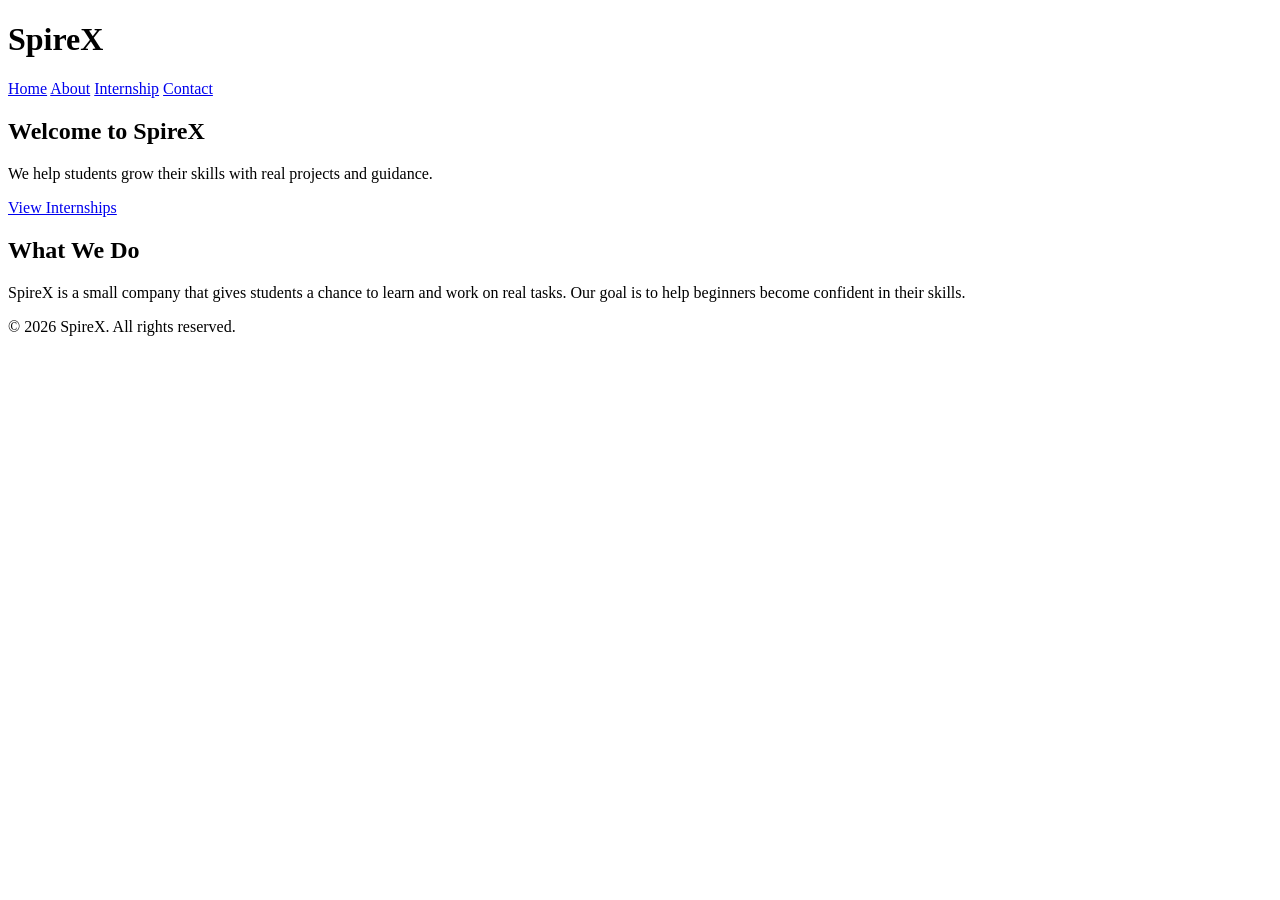
==== index.html @ 5a7b9ce3 "Create index.html" ====
<!DOCTYPE html>
<html lang="en">
<head>
<meta charset="UTF-8">
<title>SpireX - Home</title>
<link rel="stylesheet" href="style.css">
</head>
<body>

<header>
  <h1>SpireX</h1>
  <nav>
    <a href="index.html">Home</a>
    <a href="about.html">About</a>
    <a href="internship.html">Internship</a>
    <a href="contact.html">Contact</a>
  </nav>
</header>

<div class="hero">
  <h2>Welcome to SpireX</h2>
  <p>We help students grow their skills with real projects and guidance.</p>
  <a href="internship.html" class="btn">View Internships</a>
</div>

<div class="section">
  <h2>What We Do</h2>
  <p>SpireX is a small company that gives students a chance to learn and work on real tasks. Our goal is to help beginners become confident in their skills.</p>
</div>

<footer>
  <p>&copy; 2026 SpireX. All rights reserved.</p>
</footer>

</body>
</html>
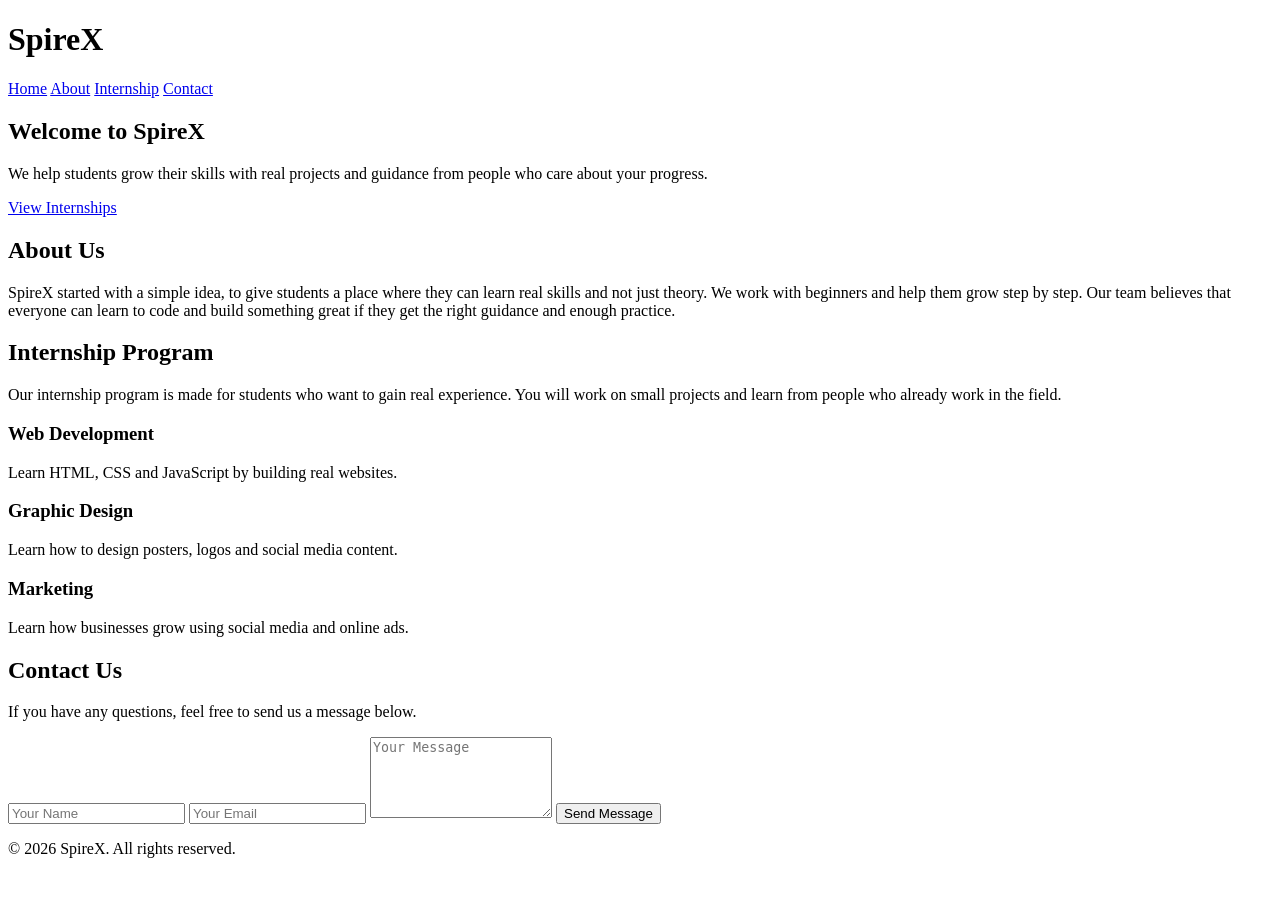
==== commit 27bb2bbd: "Update index.html" ====
--- a/index.html
+++ b/index.html
@@ -2,30 +2,65 @@
 <html lang="en">
 <head>
 <meta charset="UTF-8">
-<title>SpireX - Home</title>
-<link rel="stylesheet" href="style.css">
+<title>SpireX</title>
+<link rel="stylesheet" href="onepage.css">
 </head>
 <body>
 
 <header>
   <h1>SpireX</h1>
   <nav>
-    <a href="index.html">Home</a>
-    <a href="about.html">About</a>
-    <a href="internship.html">Internship</a>
-    <a href="contact.html">Contact</a>
+    <a href="#home">Home</a>
+    <a href="#about">About</a>
+    <a href="#internship">Internship</a>
+    <a href="#contact">Contact</a>
   </nav>
 </header>
 
-<div class="hero">
+<div class="hero" id="home">
   <h2>Welcome to SpireX</h2>
-  <p>We help students grow their skills with real projects and guidance.</p>
-  <a href="internship.html" class="btn">View Internships</a>
+  <p>We help students grow their skills with real projects and guidance from people who care about your progress.</p>
+  <a href="#internship" class="btn">View Internships</a>
 </div>
 
-<div class="section">
-  <h2>What We Do</h2>
-  <p>SpireX is a small company that gives students a chance to learn and work on real tasks. Our goal is to help beginners become confident in their skills.</p>
+<div class="section" id="about">
+  <h2>About Us</h2>
+  <div class="underline"></div>
+  <p class="about-text">SpireX started with a simple idea, to give students a place where they can learn real skills and not just theory. We work with beginners and help them grow step by step. Our team believes that everyone can learn to code and build something great if they get the right guidance and enough practice.</p>
+</div>
+
+<div class="section" id="internship">
+  <h2>Internship Program</h2>
+  <div class="underline"></div>
+  <p class="about-text">Our internship program is made for students who want to gain real experience. You will work on small projects and learn from people who already work in the field.</p>
+
+  <div class="cards">
+    <div class="card">
+      <h3>Web Development</h3>
+      <p>Learn HTML, CSS and JavaScript by building real websites.</p>
+    </div>
+    <div class="card">
+      <h3>Graphic Design</h3>
+      <p>Learn how to design posters, logos and social media content.</p>
+    </div>
+    <div class="card">
+      <h3>Marketing</h3>
+      <p>Learn how businesses grow using social media and online ads.</p>
+    </div>
+  </div>
+</div>
+
+<div class="section" id="contact">
+  <h2>Contact Us</h2>
+  <div class="underline"></div>
+  <p class="about-text">If you have any questions, feel free to send us a message below.</p>
+
+  <form>
+    <input type="text" placeholder="Your Name">
+    <input type="email" placeholder="Your Email">
+    <textarea rows="5" placeholder="Your Message"></textarea>
+    <button type="submit">Send Message</button>
+  </form>
 </div>
 
 <footer>
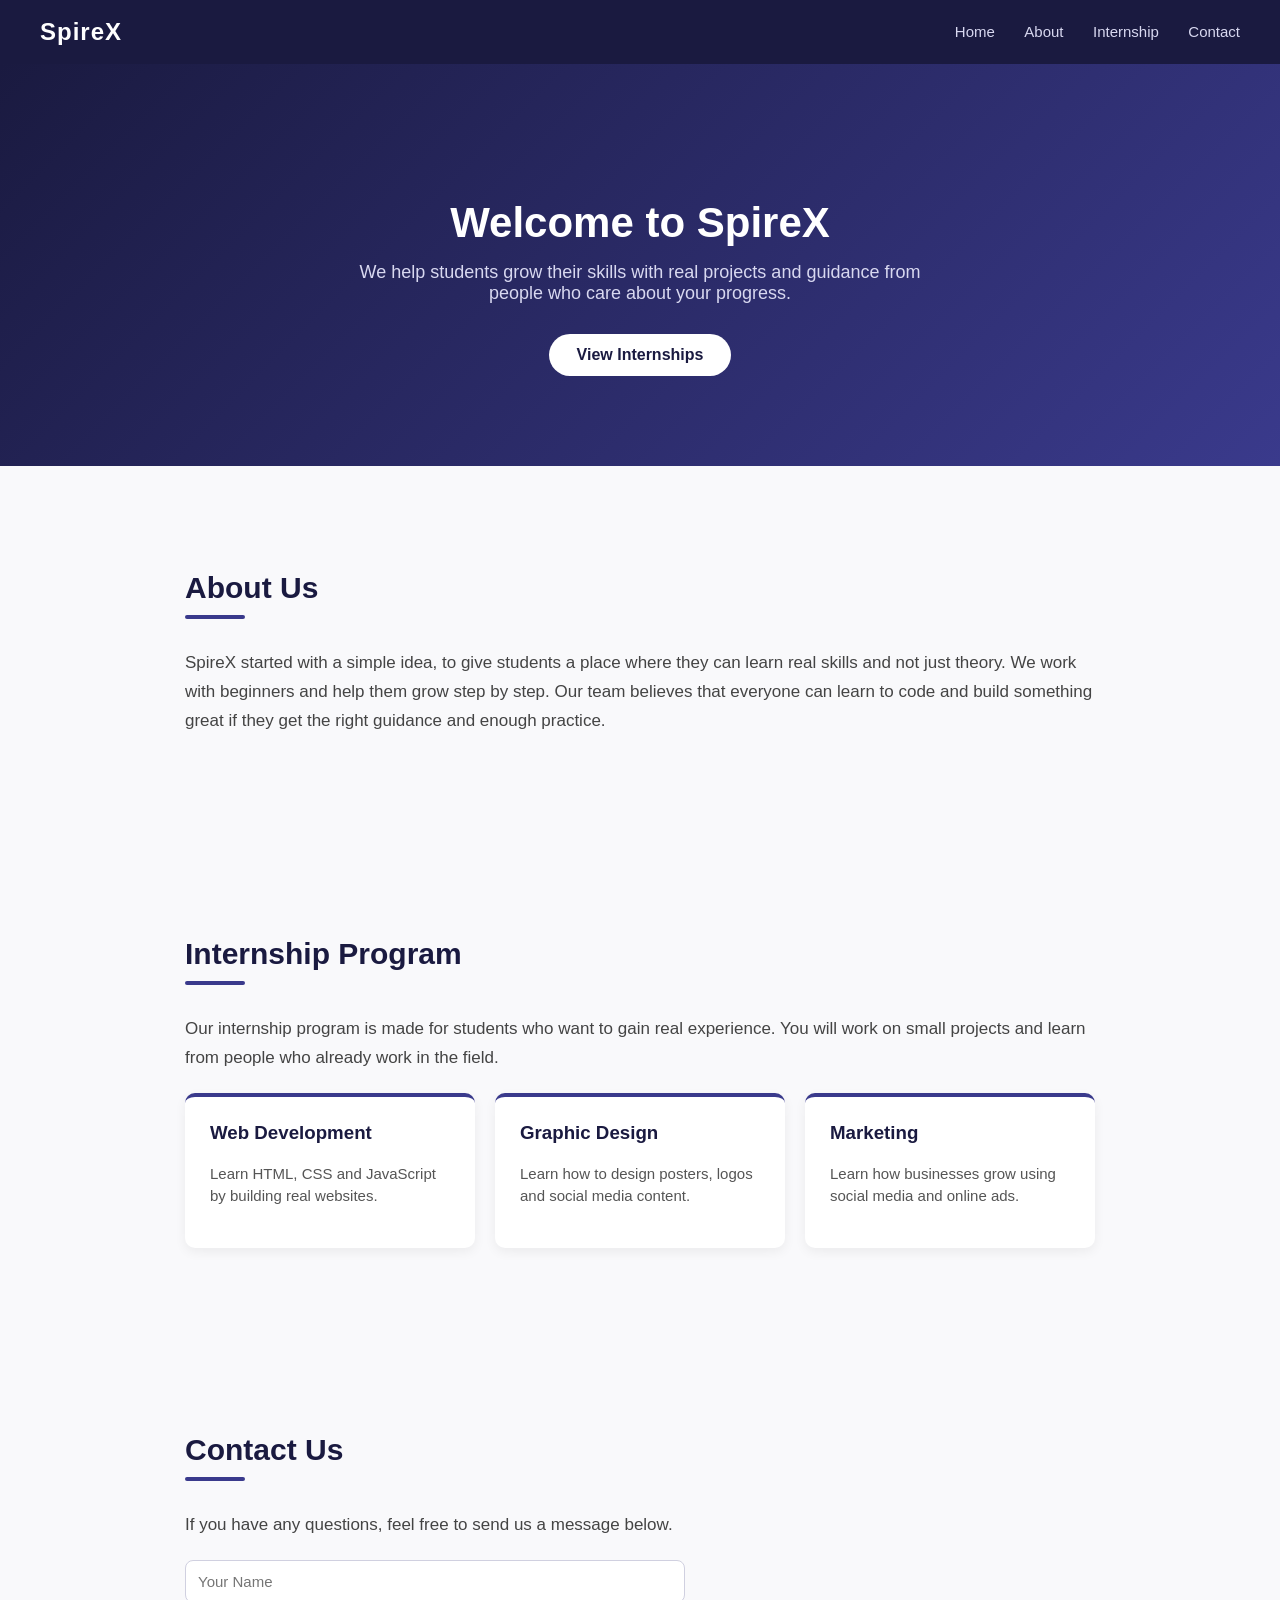
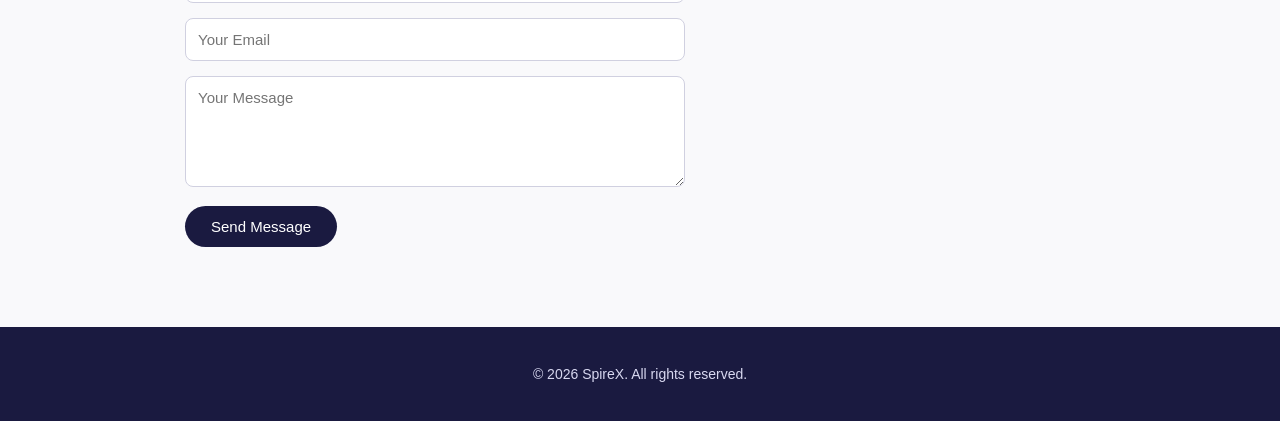
==== commit cde05f4c: "Update index.html" ====
--- a/index.html
+++ b/index.html
@@ -3,7 +3,7 @@
 <head>
 <meta charset="UTF-8">
 <title>SpireX</title>
-<link rel="stylesheet" href="onepage.css">
+<link rel="stylesheet" href="style.css">
 </head>
 <body>
 
--- a/style.css
+++ b/style.css
@@ -0,0 +1,181 @@
+* {
+  box-sizing: border-box;
+}
+
+body {
+  margin: 0;
+  font-family: 'Segoe UI', Arial, sans-serif;
+  background-color: #f9f9fb;
+  color: #222831;
+  scroll-behavior: smooth;
+}
+
+header {
+  position: sticky;
+  top: 0;
+  background-color: #1a1a40;
+  padding: 18px 40px;
+  display: flex;
+  justify-content: space-between;
+  align-items: center;
+  z-index: 10;
+}
+
+header h1 {
+  color: #ffffff;
+  margin: 0;
+  font-size: 24px;
+  letter-spacing: 1px;
+}
+
+nav a {
+  color: #d8d8f0;
+  text-decoration: none;
+  margin-left: 25px;
+  font-size: 15px;
+  font-weight: 500;
+  transition: color 0.2s;
+}
+
+nav a:hover {
+  color: #ffffff;
+}
+
+.hero {
+  background: linear-gradient(135deg, #1a1a40, #3a3a8c);
+  color: white;
+  text-align: center;
+  padding: 100px 20px 90px;
+}
+
+.hero h2 {
+  font-size: 42px;
+  margin-bottom: 15px;
+}
+
+.hero p {
+  font-size: 18px;
+  max-width: 600px;
+  margin: 0 auto;
+  color: #d8d8f0;
+}
+
+.btn {
+  display: inline-block;
+  margin-top: 30px;
+  background-color: #ffffff;
+  color: #1a1a40;
+  padding: 12px 28px;
+  text-decoration: none;
+  border-radius: 30px;
+  font-weight: 600;
+  transition: transform 0.2s;
+}
+
+.btn:hover {
+  transform: translateY(-3px);
+}
+
+.section {
+  padding: 80px 20px;
+  max-width: 950px;
+  margin: 0 auto;
+}
+
+.section h2 {
+  font-size: 30px;
+  margin-bottom: 10px;
+  color: #1a1a40;
+}
+
+.underline {
+  width: 60px;
+  height: 4px;
+  background-color: #3a3a8c;
+  border-radius: 2px;
+  margin-bottom: 30px;
+}
+
+.about-text {
+  font-size: 17px;
+  line-height: 1.7;
+  color: #444444;
+}
+
+.cards {
+  display: grid;
+  grid-template-columns: repeat(auto-fit, minmax(220px, 1fr));
+  gap: 20px;
+  margin-top: 20px;
+}
+
+.card {
+  background-color: #ffffff;
+  padding: 25px;
+  border-radius: 10px;
+  box-shadow: 0 4px 12px rgba(0,0,0,0.06);
+  border-top: 4px solid #3a3a8c;
+}
+
+.card h3 {
+  margin-top: 0;
+  color: #1a1a40;
+}
+
+.card p {
+  color: #555555;
+  font-size: 15px;
+  line-height: 1.5;
+}
+
+form {
+  margin-top: 20px;
+  max-width: 500px;
+}
+
+form input, form textarea {
+  width: 100%;
+  padding: 12px;
+  margin-bottom: 15px;
+  border: 1px solid #d0d0e0;
+  border-radius: 8px;
+  font-size: 15px;
+  font-family: inherit;
+}
+
+form button {
+  background-color: #1a1a40;
+  color: white;
+  border: none;
+  padding: 12px 26px;
+  border-radius: 30px;
+  font-size: 15px;
+  cursor: pointer;
+  transition: background-color 0.2s;
+}
+
+form button:hover {
+  background-color: #3a3a8c;
+}
+
+footer {
+  text-align: center;
+  padding: 25px;
+  background-color: #1a1a40;
+  color: #d8d8f0;
+  font-size: 14px;
+}
+
+@media (max-width: 600px) {
+  header {
+    flex-direction: column;
+    gap: 10px;
+    padding: 15px 20px;
+  }
+  nav a {
+    margin: 0 10px;
+  }
+  .hero h2 {
+    font-size: 32px;
+  }
+}
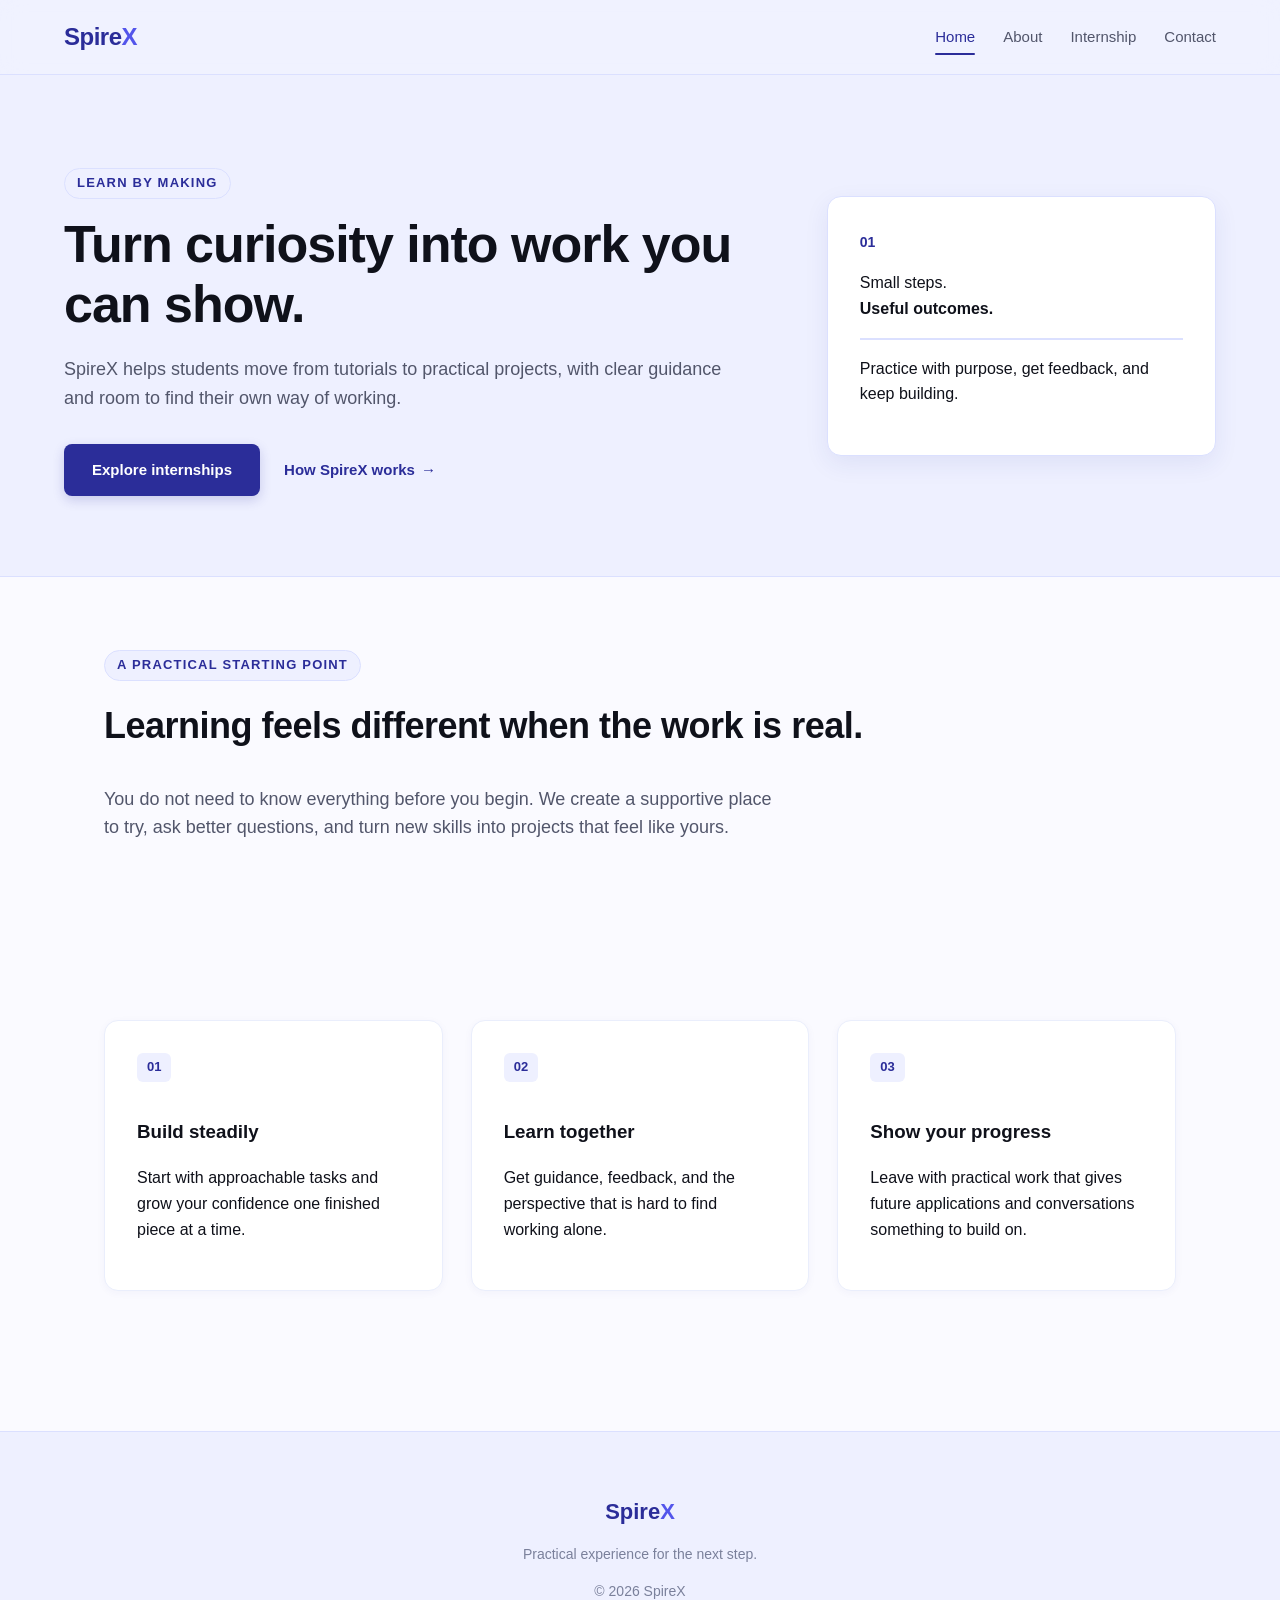
==== commit 0f4e0246: "files changes" ====
--- a/index.html
+++ b/index.html
@@ -2,70 +2,57 @@
 <html lang="en">
 <head>
 <meta charset="UTF-8">
-<title>SpireX</title>
+<meta name="viewport" content="width=device-width, initial-scale=1.0">
+<title>SpireX | Start building real skills</title>
 <link rel="stylesheet" href="style.css">
 </head>
-<body>
+<body class="home-page">
 
 <header>
-  <h1>SpireX</h1>
+  <a class="brand" href="index.html">Spire<span>X</span></a>
   <nav>
-    <a href="#home">Home</a>
-    <a href="#about">About</a>
-    <a href="#internship">Internship</a>
-    <a href="#contact">Contact</a>
+    <a class="active" href="index.html">Home</a>
+    <a href="about.html">About</a>
+    <a href="internship.html">Internship</a>
+    <a href="contact.html">Contact</a>
   </nav>
 </header>
 
-<div class="hero" id="home">
-  <h2>Welcome to SpireX</h2>
-  <p>We help students grow their skills with real projects and guidance from people who care about your progress.</p>
-  <a href="#internship" class="btn">View Internships</a>
-</div>
+<main>
+  <section class="hero">
+    <div class="hero-copy">
+      <p class="eyebrow">Learn by making</p>
+      <h1>Turn curiosity into work you can show.</h1>
+      <p class="hero-text">SpireX helps students move from tutorials to practical projects, with clear guidance and room to find their own way of working.</p>
+      <div class="hero-actions">
+        <a href="internship.html" class="btn">Explore internships</a>
+        <a href="about.html" class="text-link">How SpireX works <span aria-hidden="true">→</span></a>
+      </div>
+    </div>
+    <div class="hero-note" aria-label="SpireX approach">
+      <span class="note-number">01</span>
+      <p>Small steps.<br><strong>Useful outcomes.</strong></p>
+      <span class="note-line"></span>
+      <p class="note-small">Practice with purpose, get feedback, and keep building.</p>
+    </div>
+  </section>
 
-<div class="section" id="about">
-  <h2>About Us</h2>
-  <div class="underline"></div>
-  <p class="about-text">SpireX started with a simple idea, to give students a place where they can learn real skills and not just theory. We work with beginners and help them grow step by step. Our team believes that everyone can learn to code and build something great if they get the right guidance and enough practice.</p>
-</div>
-
-<div class="section" id="internship">
-  <h2>Internship Program</h2>
-  <div class="underline"></div>
-  <p class="about-text">Our internship program is made for students who want to gain real experience. You will work on small projects and learn from people who already work in the field.</p>
-
-  <div class="cards">
-    <div class="card">
-      <h3>Web Development</h3>
-      <p>Learn HTML, CSS and JavaScript by building real websites.</p>
-    </div>
-    <div class="card">
-      <h3>Graphic Design</h3>
-      <p>Learn how to design posters, logos and social media content.</p>
-    </div>
-    <div class="card">
-      <h3>Marketing</h3>
-      <p>Learn how businesses grow using social media and online ads.</p>
-    </div>
-  </div>
-</div>
-
-<div class="section" id="contact">
-  <h2>Contact Us</h2>
-  <div class="underline"></div>
-  <p class="about-text">If you have any questions, feel free to send us a message below.</p>
-
-  <form>
-    <input type="text" placeholder="Your Name">
-    <input type="email" placeholder="Your Email">
-    <textarea rows="5" placeholder="Your Message"></textarea>
-    <button type="submit">Send Message</button>
-  </form>
-</div>
+  <section class="section intro-section">
+    <div class="section-heading"><p class="eyebrow">A practical starting point</p><h2>Learning feels different when the work is real.</h2></div>
+    <p class="section-lead">You do not need to know everything before you begin. We create a supportive place to try, ask better questions, and turn new skills into projects that feel like yours.</p>
+  </section>
+  <section class="section feature-grid">
+    <article class="feature-item"><span class="feature-index">01</span><h3>Build steadily</h3><p>Start with approachable tasks and grow your confidence one finished piece at a time.</p></article>
+    <article class="feature-item"><span class="feature-index">02</span><h3>Learn together</h3><p>Get guidance, feedback, and the perspective that is hard to find working alone.</p></article>
+    <article class="feature-item"><span class="feature-index">03</span><h3>Show your progress</h3><p>Leave with practical work that gives future applications and conversations something to build on.</p></article>
+  </section>
+</main>
 
 <footer>
-  <p>&copy; 2026 SpireX. All rights reserved.</p>
+  <p class="brand-footer">Spire<span>X</span></p>
+  <p>Practical experience for the next step.</p>
+  <p class="copyright">&copy; 2026 SpireX</p>
 </footer>
 
 </body>
-</html>
+</html>
--- a/style.css
+++ b/style.css
@@ -1,181 +1,353 @@
-* {
+
+:root {
+  --primary: #2b2d99;
+  --primary-hover: #1f2175;
+  --accent: #5355eb;
+  --bg-main: #fafaff;
+  --bg-surface: #ffffff;
+  --bg-hero: #eef0ff;
+  --bg-subtle: #f3f5fe;
+  --text-main: #0f111a;
+  --text-muted: #52566b;
+  --text-subtle: #7a809b;
+  --border: #dbe0ff;
+  --border-subtle: #eaeefc;
+  --radius-sm: 8px;
+  --radius-md: 14px;
+  --radius-lg: 20px;
+  --shadow-sm: 0 2px 8px rgba(43, 45, 153, 0.04);
+  --shadow-md: 0 8px 24px rgba(43, 45, 153, 0.08);
+  --shadow-lg: 0 16px 40px rgba(43, 45, 153, 0.12);
+  --transition: all 0.25s cubic-bezier(0.16, 1, 0.3, 1);
+}
+
+*, *::before, *::after {
   box-sizing: border-box;
 }
 
 body {
   margin: 0;
-  font-family: 'Segoe UI', Arial, sans-serif;
-  background-color: #f9f9fb;
-  color: #222831;
-  scroll-behavior: smooth;
-}
+  font-family: -apple-system, BlinkMacSystemFont, "SF Pro Display", "Segoe UI", Roboto, sans-serif;
+  background-color: var(--bg-main);
+  color: var(--text-main);
+  line-height: 1.6;
+  -webkit-font-smoothing: antialiased;
+}
+
 
 header {
   position: sticky;
   top: 0;
-  background-color: #1a1a40;
-  padding: 18px 40px;
+  z-index: 100;
+  background-color: rgba(238, 240, 255, 0.85);
+  backdrop-filter: blur(12px);
+  border-bottom: 1px solid var(--border);
+  padding: 18px 5%;
   display: flex;
   justify-content: space-between;
   align-items: center;
-  z-index: 10;
-}
-
-header h1 {
-  color: #ffffff;
-  margin: 0;
+  transition: var(--transition);
+}
+
+.brand {
   font-size: 24px;
-  letter-spacing: 1px;
+  font-weight: 800;
+  color: var(--primary);
+  text-decoration: none;
+  letter-spacing: -0.5px;
+}
+
+.brand span {
+  color: var(--accent);
+}
+
+nav {
+  display: flex;
+  align-items: center;
+  gap: 28px;
 }
 
 nav a {
-  color: #d8d8f0;
+  color: var(--text-muted);
   text-decoration: none;
-  margin-left: 25px;
   font-size: 15px;
   font-weight: 500;
-  transition: color 0.2s;
-}
-
-nav a:hover {
+  position: relative;
+  transition: var(--transition);
+}
+
+nav a:hover, nav a.active {
+  color: var(--primary);
+}
+
+nav a.active::after {
+  content: '';
+  position: absolute;
+  bottom: -6px;
+  left: 0;
+  width: 100%;
+  height: 2px;
+  background-color: var(--primary);
+  border-radius: 2px;
+}
+
+
+.eyebrow {
+  display: inline-block;
+  font-size: 13px;
+  font-weight: 700;
+  text-transform: uppercase;
+  letter-spacing: 1.2px;
+  color: var(--primary);
+  background-color: var(--bg-hero);
+  padding: 4px 12px;
+  border-radius: 100px;
+  border: 1px solid var(--border);
+  margin-bottom: 16px;
+}
+
+h1 {
+  font-size: clamp(32px, 5vw, 52px);
+  line-height: 1.15;
+  letter-spacing: -1px;
+  color: var(--text-main);
+  margin: 0 0 20px 0;
+}
+
+h2 {
+  font-size: clamp(24px, 3vw, 36px);
+  letter-spacing: -0.5px;
+  color: var(--text-main);
+  margin-top: 0;
+}
+
+p.intro-text, p.hero-text, p.section-lead {
+  font-size: 18px;
+  color: var(--text-muted);
+  max-width: 680px;
+  line-height: 1.6;
+}
+
+
+.btn, form button {
+  display: inline-flex;
+  align-items: center;
+  justify-content: center;
+  gap: 8px;
+  background-color: var(--primary);
   color: #ffffff;
-}
+  padding: 14px 28px;
+  font-size: 15px;
+  font-weight: 600;
+  text-decoration: none;
+  border-radius: var(--radius-sm);
+  border: none;
+  cursor: pointer;
+  box-shadow: 0 4px 12px rgba(43, 45, 153, 0.2);
+  transition: var(--transition);
+}
+
+.btn:hover, form button:hover {
+  background-color: var(--primary-hover);
+  transform: translateY(-2px);
+  box-shadow: 0 8px 20px rgba(43, 45, 153, 0.3);
+}
+
+.text-link {
+  display: inline-flex;
+  align-items: center;
+  gap: 6px;
+  color: var(--primary);
+  font-weight: 600;
+  text-decoration: none;
+  font-size: 15px;
+  transition: var(--transition);
+}
+
+.text-link:hover {
+  gap: 10px;
+}
+
 
 .hero {
-  background: linear-gradient(135deg, #1a1a40, #3a3a8c);
-  color: white;
-  text-align: center;
-  padding: 100px 20px 90px;
-}
-
-.hero h2 {
-  font-size: 42px;
-  margin-bottom: 15px;
-}
-
-.hero p {
-  font-size: 18px;
-  max-width: 600px;
+  background-color: var(--bg-hero);
+  border-bottom: 1px solid var(--border);
+  padding: 80px 5%;
+  display: grid;
+  grid-template-columns: 1.3fr 0.7fr;
+  gap: 40px;
+  align-items: center;
+}
+
+.hero-actions {
+  display: flex;
+  align-items: center;
+  gap: 24px;
+  margin-top: 32px;
+}
+
+.hero-note {
+  background-color: var(--bg-surface);
+  border: 1px solid var(--border);
+  padding: 32px;
+  border-radius: var(--radius-md);
+  box-shadow: var(--shadow-md);
+}
+
+.note-number {
+  font-size: 14px;
+  font-weight: 800;
+  color: var(--primary);
+}
+
+.note-line {
+  display: block;
+  height: 2px;
+  background-color: var(--border);
+  margin: 16px 0;
+}
+
+.page-intro {
+  padding: 80px 5% 40px;
+  max-width: 900px;
+}
+
+/*
+   Layout Sections & Feature Cards
+*/
+.section {
+  padding: 60px 5%;
+  max-width: 1200px;
   margin: 0 auto;
-  color: #d8d8f0;
-}
-
-.btn {
+}
+
+.opportunity-grid, .feature-grid {
+  display: grid;
+  grid-template-columns: repeat(auto-fit, minmax(300px, 1fr));
+  gap: 28px;
+  margin-top: 40px;
+}
+
+/* Cards */
+.card, .feature-item {
+  background-color: var(--bg-surface);
+  border: 1px solid var(--border-subtle);
+  border-radius: var(--radius-md);
+  padding: 32px;
+  box-shadow: var(--shadow-sm);
+  transition: var(--transition);
+}
+
+.card:hover, .feature-item:hover {
+  border-color: var(--border);
+  transform: translateY(-4px);
+  box-shadow: var(--shadow-md);
+}
+
+.card-label, .feature-index {
+  font-size: 13px;
+  font-weight: 700;
+  color: var(--primary);
+  background-color: var(--bg-hero);
+  padding: 4px 10px;
+  border-radius: 6px;
   display: inline-block;
-  margin-top: 30px;
-  background-color: #ffffff;
-  color: #1a1a40;
-  padding: 12px 28px;
-  text-decoration: none;
-  border-radius: 30px;
+  margin-bottom: 16px;
+}
+
+.split-section {
+  display: grid;
+  grid-template-columns: 1fr 1fr;
+  gap: 40px;
+}
+
+.values-band {
+  background-color: var(--bg-hero);
+ 
+}
+
+.values-grid {
+  display: grid;
+  grid-template-columns: repeat(auto-fit, minmax(260px, 1fr));
+  gap: 32px;
+}
+
+
+.contact-layout {
+  display: grid;
+  grid-template-columns: 1fr 1fr;
+  gap: 60px;
+  align-items: start;
+}
+
+form {
+  background-color: var(--bg-surface);
+  border: 1px solid var(--border);
+  padding: 36px;
+  border-radius: var(--radius-lg);
+  box-shadow: var(--shadow-md);
+}
+
+form label {
+  display: block;
+  font-size: 14px;
   font-weight: 600;
-  transition: transform 0.2s;
-}
-
-.btn:hover {
-  transform: translateY(-3px);
-}
-
-.section {
-  padding: 80px 20px;
-  max-width: 950px;
-  margin: 0 auto;
-}
-
-.section h2 {
-  font-size: 30px;
-  margin-bottom: 10px;
-  color: #1a1a40;
-}
-
-.underline {
-  width: 60px;
-  height: 4px;
-  background-color: #3a3a8c;
-  border-radius: 2px;
-  margin-bottom: 30px;
-}
-
-.about-text {
-  font-size: 17px;
-  line-height: 1.7;
-  color: #444444;
-}
-
-.cards {
-  display: grid;
-  grid-template-columns: repeat(auto-fit, minmax(220px, 1fr));
-  gap: 20px;
-  margin-top: 20px;
-}
-
-.card {
-  background-color: #ffffff;
-  padding: 25px;
-  border-radius: 10px;
-  box-shadow: 0 4px 12px rgba(0,0,0,0.06);
-  border-top: 4px solid #3a3a8c;
-}
-
-.card h3 {
-  margin-top: 0;
-  color: #1a1a40;
-}
-
-.card p {
-  color: #555555;
-  font-size: 15px;
-  line-height: 1.5;
-}
-
-form {
-  margin-top: 20px;
-  max-width: 500px;
+  margin-bottom: 6px;
+  color: var(--text-main);
 }
 
 form input, form textarea {
   width: 100%;
-  padding: 12px;
-  margin-bottom: 15px;
-  border: 1px solid #d0d0e0;
-  border-radius: 8px;
+  padding: 12px 16px;
+  margin-bottom: 20px;
+  border: 1px solid var(--border);
+  border-radius: var(--radius-sm);
   font-size: 15px;
-  font-family: inherit;
-}
-
-form button {
-  background-color: #1a1a40;
-  color: white;
-  border: none;
-  padding: 12px 26px;
-  border-radius: 30px;
-  font-size: 15px;
-  cursor: pointer;
-  transition: background-color 0.2s;
-}
-
-form button:hover {
-  background-color: #3a3a8c;
-}
+  background-color: var(--bg-main);
+  transition: var(--transition);
+}
+
+form input:focus, form textarea:focus {
+  outline: none;
+  border-color: var(--primary);
+  background-color: var(--bg-surface);
+  box-shadow: 0 0 0 4px rgba(43, 45, 153, 0.12);
+}
+
 
 footer {
+  background-color: var(--bg-hero);
+  border-top: 1px solid var(--border);
+  padding: 40px 5%;
   text-align: center;
-  padding: 25px;
-  background-color: #1a1a40;
-  color: #d8d8f0;
+  color: var(--text-subtle);
   font-size: 14px;
-}
-
-@media (max-width: 600px) {
+  margin-top: 80px;
+}
+
+.brand-footer {
+  font-size: 22px;
+  font-weight: 800;
+  color: var(--primary);
+  margin-bottom: 8px;
+}
+
+.brand-footer span {
+  color: var(--accent);
+}
+
+@media (max-width: 850px) {
+  .hero, .contact-layout, .split-section {
+    grid-template-columns: 1fr;
+    gap: 32px;
+  }
+  
   header {
     flex-direction: column;
-    gap: 10px;
-    padding: 15px 20px;
+    gap: 16px;
   }
-  nav a {
-    margin: 0 10px;
+
+  nav {
+    gap: 16px;
   }
-  .hero h2 {
-    font-size: 32px;
-  }
-}
+}
